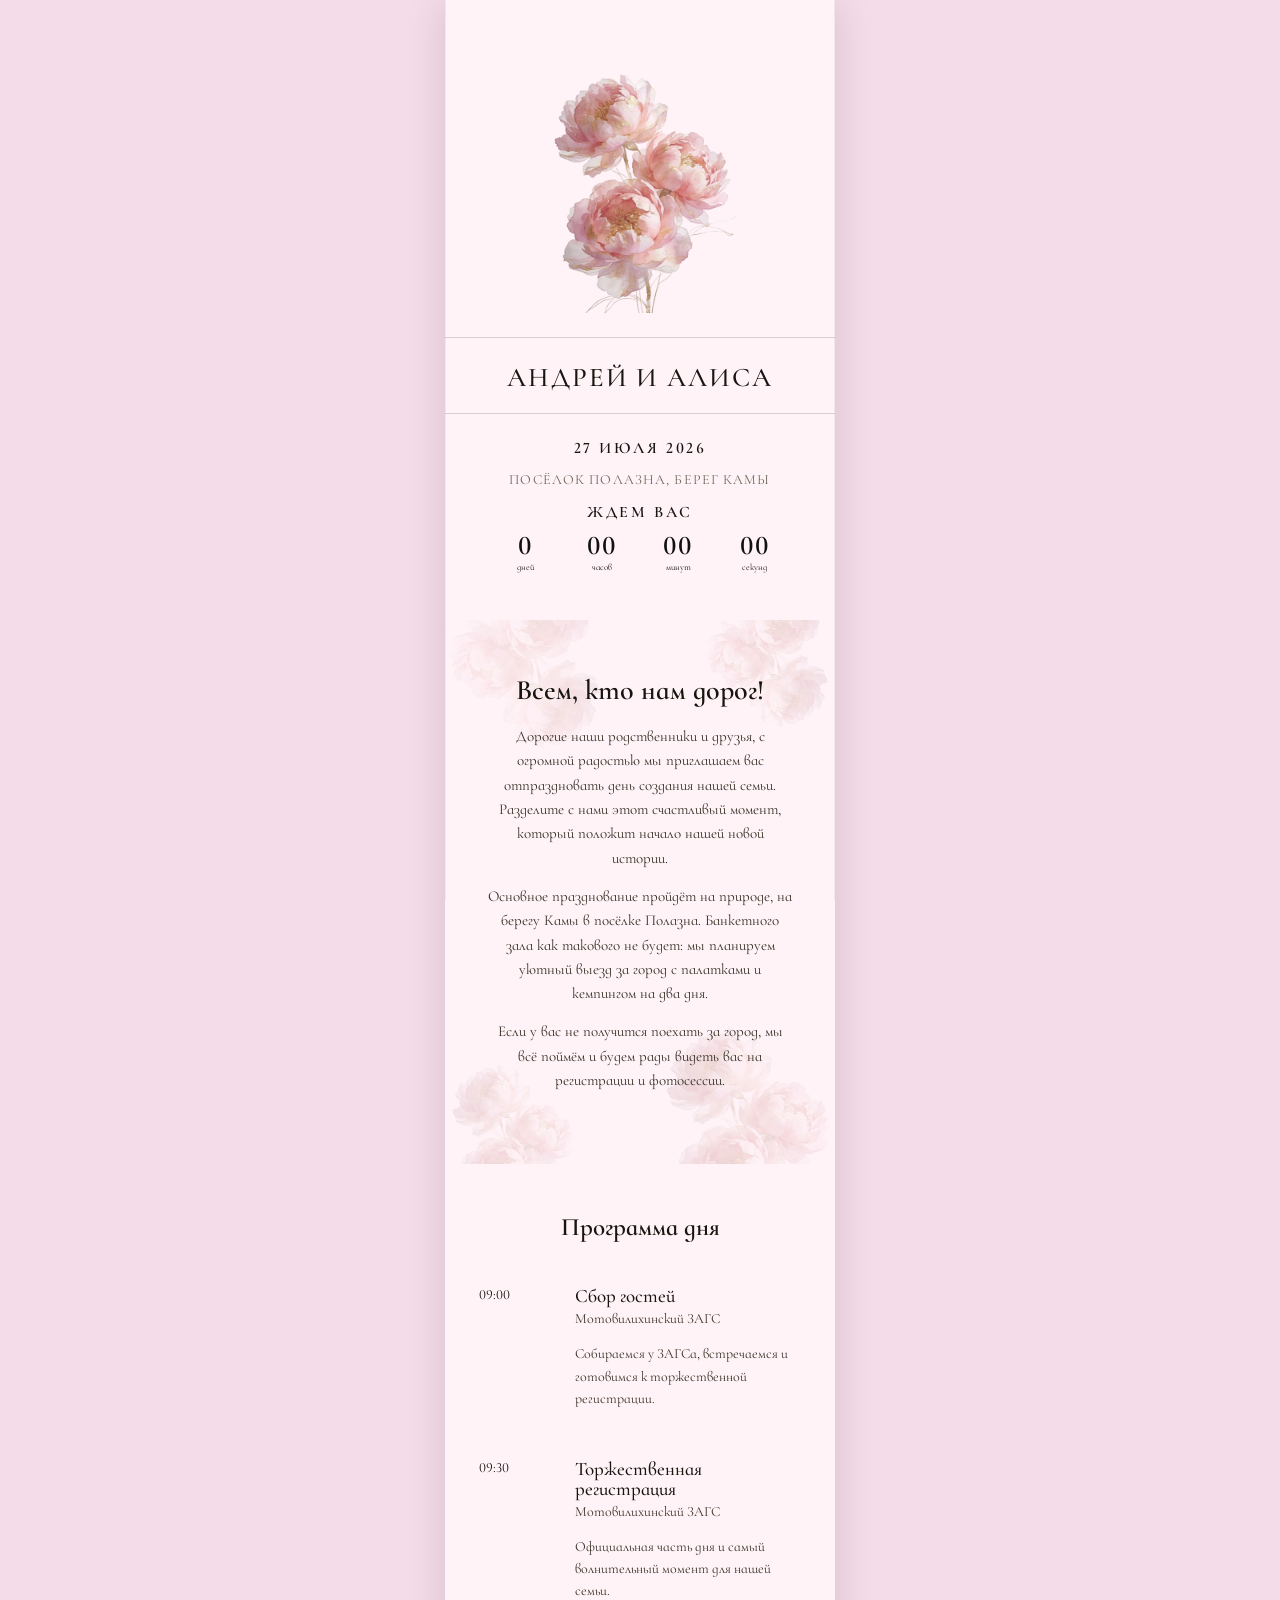
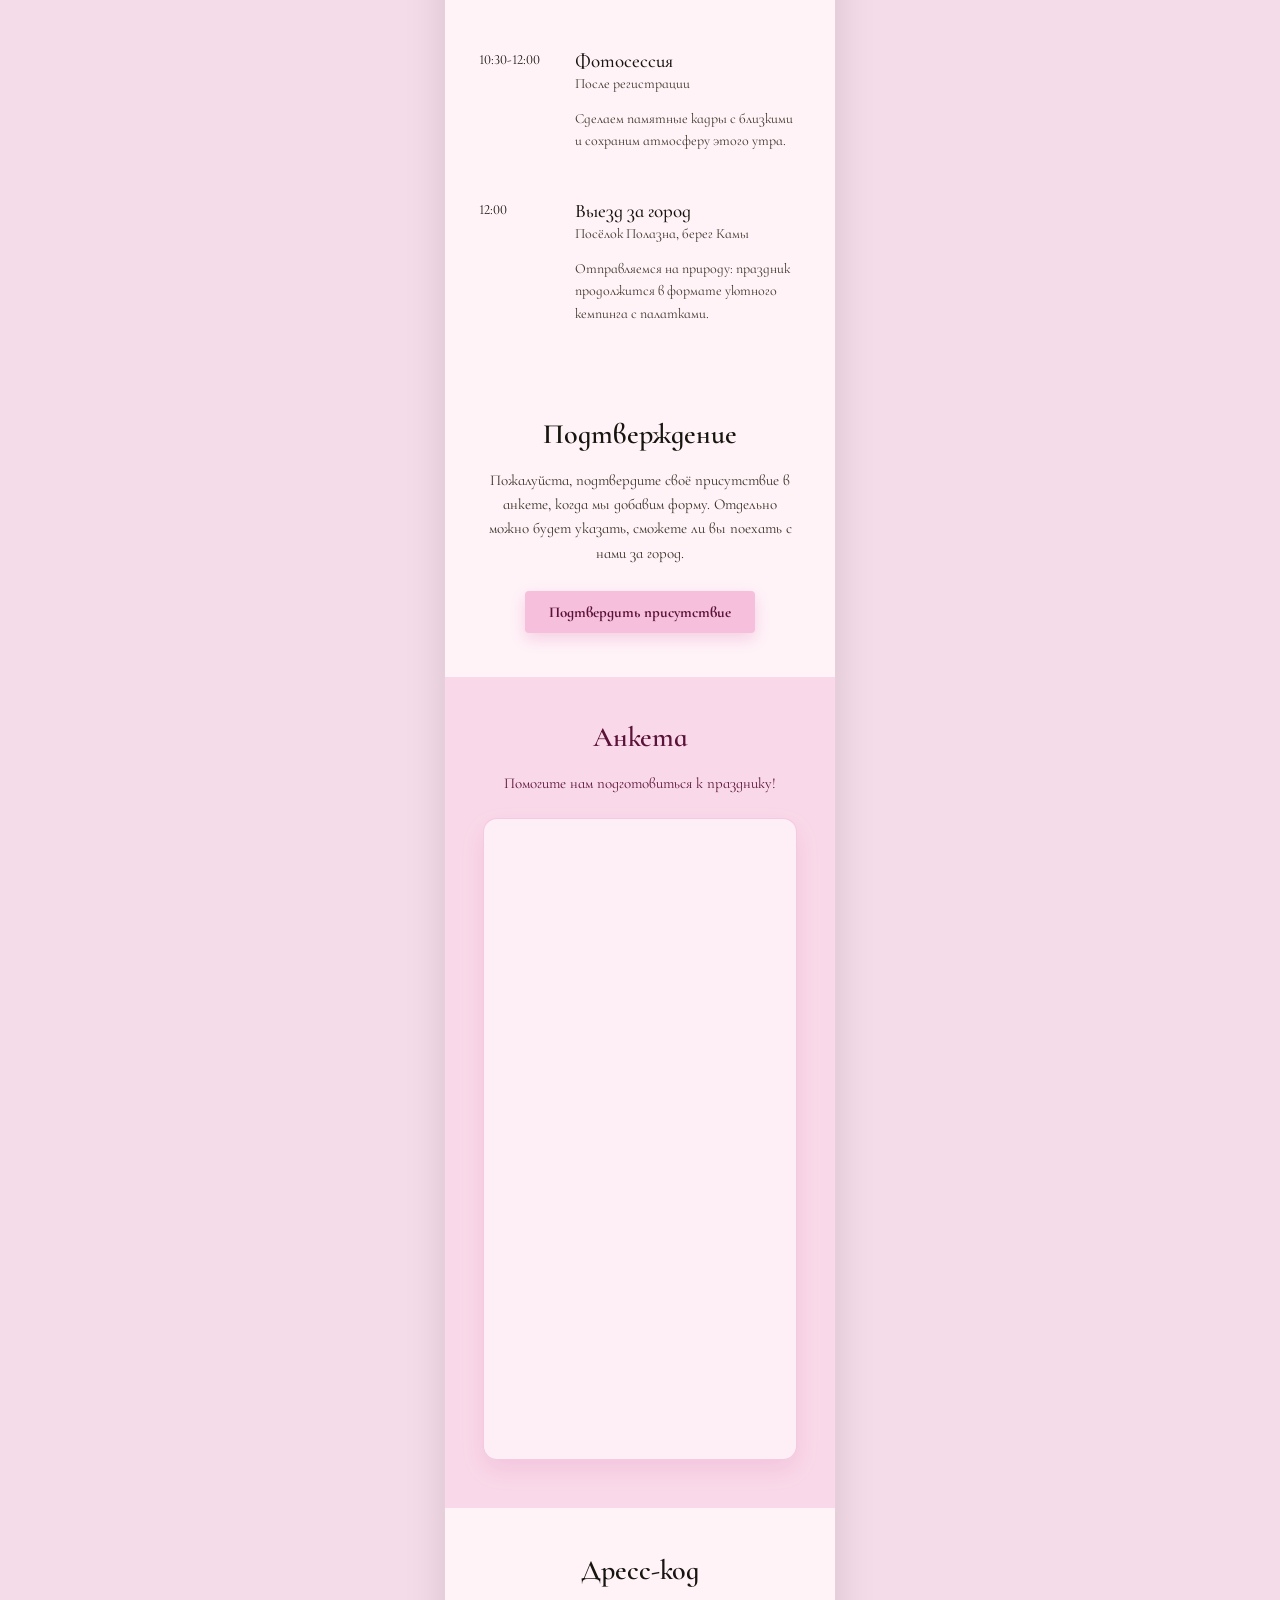
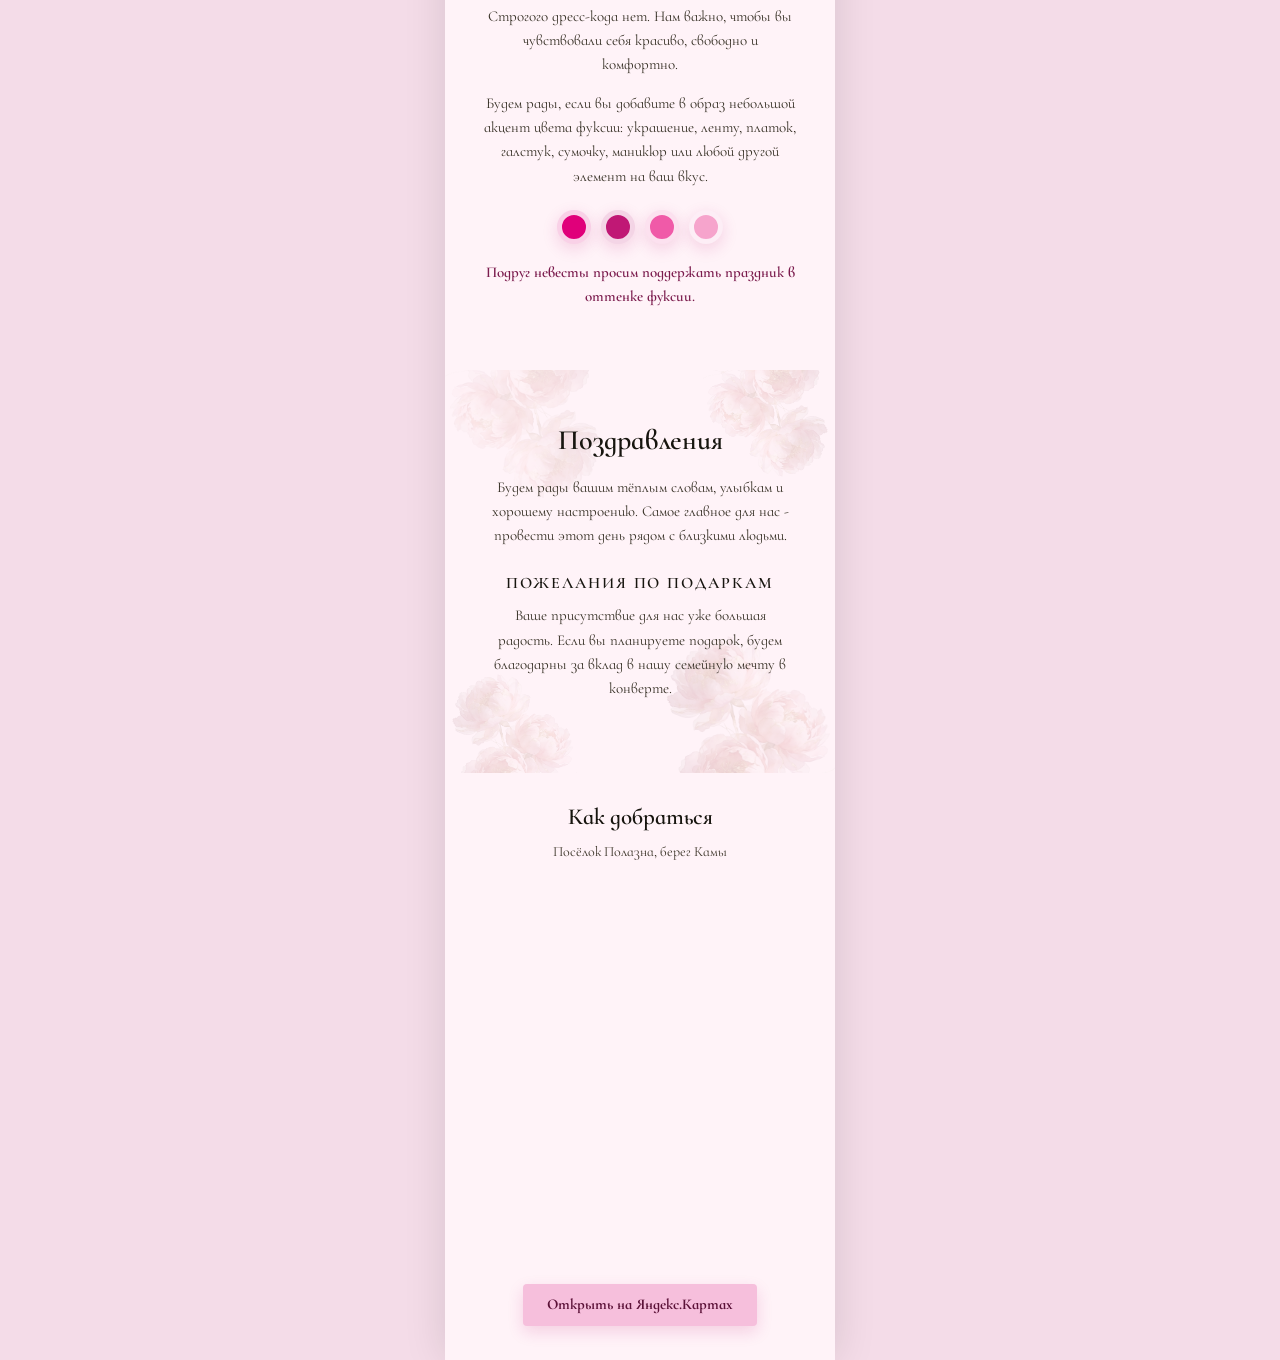
==== index.html @ f7adead1 "Add files via upload" ====
<!DOCTYPE html>
<html lang="ru">
<head>
  <meta charset="UTF-8">
  <meta name="viewport" content="width=device-width, initial-scale=1.0">
  <meta name="color-scheme" content="light">
  <title>Андрей и Алиса - свадебное приглашение</title>
  <link rel="preconnect" href="https://fonts.googleapis.com">
  <link rel="preconnect" href="https://fonts.gstatic.com" crossorigin>
  <link href="https://fonts.googleapis.com/css2?family=Cormorant+Infant:wght@400;500;600;700&family=Inter:wght@300;400;500;600;700&family=Marck+Script&display=swap" rel="stylesheet">
  <link rel="stylesheet" href="style.css?v=27">
</head>
<body>
  <div class="site">
    <main>
      <section class="cover" id="date">
        <div class="flower-hero" aria-hidden="true">
          <img src="assets/pink-flowers-transparent.png" alt="">
        </div>

        <div class="names names-compact">
          <p>Андрей и Алиса</p>
        </div>

        <div class="date-block">
          <p>27 июля 2026</p>
          <span>посёлок Полазна, берег Камы</span>
        </div>

        <p class="invite-label">Ждем вас</p>
        <div class="countdown" aria-live="polite">
          <span><b data-days>60</b>дней</span>
          <span><b data-hours>00</b>часов</span>
          <span><b data-minutes>00</b>минут</span>
          <span><b data-seconds>00</b>секунд</span>
        </div>
      </section>

      <section class="intro botanical-card" id="story">
        <div class="top-florals" aria-hidden="true"></div>
        <h2>Всем, кто нам дорог!</h2>
        <p>Дорогие наши родственники и друзья, с огромной радостью мы приглашаем вас отпраздновать день создания нашей семьи. Разделите с нами этот счастливый момент, который положит начало нашей новой истории.</p>
        <p>Основное празднование пройдёт на природе, на берегу Камы в посёлке Полазна. Банкетного зала как такового не будет: мы планируем уютный выезд за город с палатками и кемпингом на два дня.</p>
        <p>Если у вас не получится поехать за город, мы всё поймём и будем рады видеть вас на регистрации и фотосессии.</p>
        <div class="bottom-florals" aria-hidden="true"></div>
      </section>

      <section class="schedule" id="schedule">
        <h2>Программа дня</h2>
        <ol>
          <li>
            <time>09:00</time>
            <div>
              <h3>Сбор гостей</h3>
              <p>Мотовилихинский ЗАГС</p>
              <p>Собираемся у ЗАГСа, встречаемся и готовимся к торжественной регистрации.</p>
            </div>
          </li>
          <li>
            <time>09:30</time>
            <div>
              <h3>Торжественная регистрация</h3>
              <p>Мотовилихинский ЗАГС</p>
              <p>Официальная часть дня и самый волнительный момент для нашей семьи.</p>
            </div>
          </li>
          <li>
            <time>10:30-12:00</time>
            <div>
              <h3>Фотосессия</h3>
              <p>После регистрации</p>
              <p>Сделаем памятные кадры с близкими и сохраним атмосферу этого утра.</p>
            </div>
          </li>
          <li>
            <time>12:00</time>
            <div>
              <h3>Выезд за город</h3>
              <p>Посёлок Полазна, берег Камы</p>
              <p>Отправляемся на природу: праздник продолжится в формате уютного кемпинга с палатками.</p>
            </div>
          </li>
        </ol>
      </section>

      <section class="confirmation plain-section" id="confirmation">
        <h2>Подтверждение</h2>
        <p>Пожалуйста, подтвердите своё присутствие в анкете, когда мы добавим форму. Отдельно можно будет указать, сможете ли вы поехать с нами за город.</p>
        <a class="primary-button" href="#polls">Подтвердить присутствие</a>
      </section>

      <section class="polls pasture-section" id="polls">
        <h2>Анкета</h2>
        <p>Помогите нам подготовиться к празднику!</p>
        <div class="form-embed">
          <script src="https://forms.yandex.com/_static/embed.js"></script>
          <iframe src="https://forms.yandex.com/u/6a200dae90290259b2e12db3?iframe=1" frameborder="0" name="ya-form-6a200dae90290259b2e12db3" width="100%"></iframe>
        </div>
      </section>

      <section class="dress-code plain-section" id="dress-code">
        <h2>Дресс-код</h2>
        <p>Строгого дресс-кода нет. Нам важно, чтобы вы чувствовали себя красиво, свободно и комфортно.</p>
        <p>Будем рады, если вы добавите в образ небольшой акцент цвета фуксии: украшение, ленту, платок, галстук, сумочку, маникюр или любой другой элемент на ваш вкус.</p>
        <div class="accent-palette" aria-label="Цветовой акцент свадьбы">
          <span style="--color:#e0007a"></span>
          <span style="--color:#c01875"></span>
          <span style="--color:#f05aa8"></span>
          <span style="--color:#f6a4cc"></span>
        </div>
        <p class="dress-note">Подруг невесты просим поддержать праздник в оттенке фуксии.</p>
      </section>

      <section class="congratulations botanical-card" id="congratulations">
        <div class="top-florals" aria-hidden="true"></div>
        <h2>Поздравления</h2>
        <p>Будем рады вашим тёплым словам, улыбкам и хорошему настроению. Самое главное для нас - провести этот день рядом с близкими людьми.</p>
        <h3>Пожелания по подаркам</h3>
        <p>Ваше присутствие для нас уже большая радость. Если вы планируете подарок, будем благодарны за вклад в нашу семейную мечту в конверте.</p>
        <div class="bottom-florals" aria-hidden="true"></div>
      </section>

      <section class="map-section" id="map" aria-label="Карта">
        <div class="map-address">
          <h2>Как добраться</h2>
          <p>Посёлок Полазна, берег Камы</p>
        </div>
        <iframe class="yandex-map" src="https://yandex.ru/map-widget/v1/?um=constructor%3A6fd61269bfa123b93706147dde319f9f8789417521f7c417bce569bd79fbaa7e&amp;source=constructor" width="500" height="400" frameborder="0"></iframe>
        <a class="map-button" href="https://yandex.ru/maps/geo/rabochiy_posyolok_polazna/53093215/?ll=56.405114%2C58.296758&amp;z=13" target="_blank" rel="noopener">Открыть на Яндекс.Картах</a>
      </section>
    </main>
  </div>

  <script src="script.js?v=7"></script>
</body>
</html>
---- style.css ----
:root {
  --paper: #fff3f8;
  --ink: #17150f;
  --muted: #6e6a5c;
  --green: #c01875;
  --green-soft: #f6bfdc;
  --line: rgba(43, 38, 25, 0.18);
  --serif: "Cormorant Infant", Georgia, serif;
  --sans: "Inter", Arial, sans-serif;
  --script: "Marck Script", cursive;
}

* {
  box-sizing: border-box;
}

html {
  scroll-behavior: smooth;
}

body {
  margin: 0;
  color: var(--ink);
  background: #f4dce8;
  font-family: var(--serif);
}

button,
input {
  font: inherit;
}

img {
  display: block;
  width: 100%;
}

.site {
  position: relative;
  width: min(100%, 390px);
  min-height: 100vh;
  margin: 0 auto;
  overflow: hidden;
  background: var(--paper);
  box-shadow: 0 0 40px rgba(0, 0, 0, 0.12);
}

.site::before,
.site::after {
  position: fixed;
  top: 0;
  bottom: 0;
  z-index: 5;
  width: 1px;
  content: "";
  background: rgba(0, 0, 0, 0.05);
}

.site::before {
  left: calc(50% - 195px);
}

.site::after {
  right: calc(50% - 195px);
}

.cover {
  position: relative;
  min-height: 620px;
  padding: 58px 0 28px;
  text-align: center;
}

.flower-hero {
  width: 218px;
  height: 255px;
  margin: 0 auto 24px;
  opacity: 0.9;
}

.flower-hero img {
  width: 100%;
  height: 100%;
  object-fit: contain;
}

.names {
  position: relative;
  padding: 24px 24px 20px;
}

.names::before,
.names::after {
  position: absolute;
  left: 0;
  right: 0;
  height: 1px;
  content: "";
  background: var(--line);
}

.names::before {
  top: 0;
}

.names::after {
  bottom: 0;
}

.names p {
  margin: 0 0 13px;
  font-size: 27px;
  font-weight: 500;
  letter-spacing: 0.07em;
  text-transform: uppercase;
}

.names-compact p {
  margin-bottom: 0;
}

.names span {
  display: block;
  color: var(--muted);
  max-width: 315px;
  margin: 0 auto;
  font-family: var(--serif);
  font-size: 13px;
  font-weight: 500;
  line-height: 1.8;
  letter-spacing: 0.06em;
  text-transform: uppercase;
}

.date-block {
  padding: 24px 24px 14px;
}

.date-block p,
.invite-label {
  margin: 0 0 13px;
  font-family: var(--serif);
  font-size: 16px;
  font-weight: 600;
  letter-spacing: 0.16em;
  text-transform: uppercase;
}

.date-block span {
  display: block;
  color: var(--muted);
  font-size: 14px;
  letter-spacing: 0.08em;
  text-transform: uppercase;
}

.invite-label {
  margin-bottom: 9px;
}

.countdown {
  display: grid;
  grid-template-columns: repeat(4, 1fr);
  gap: 0;
  padding: 0 42px;
  font-family: var(--serif);
}

.countdown span {
  display: grid;
  gap: 2px;
  color: #111;
  font-size: 9px;
  font-weight: 400;
  line-height: 1.1;
  text-transform: lowercase;
}

.countdown b {
  font-size: 27px;
  font-weight: 600;
  letter-spacing: 0.03em;
}

.botanical-card {
  position: relative;
  padding: 82px 42px 58px;
  text-align: center;
  background: var(--paper);
  overflow: hidden;
}

.intro.botanical-card,
.congratulations.botanical-card {
  padding-top: 54px;
}

.botanical-card::before {
  position: absolute;
  right: 0;
  bottom: -86px;
  content: "";
  width: 178px;
  height: 238px;
  background: url("assets/pink-flowers-transparent.png") center / contain no-repeat;
  opacity: 0.18;
  pointer-events: none;
}

.botanical-card::after {
  position: absolute;
  top: -76px;
  left: 0;
  content: "";
  width: 164px;
  height: 218px;
  background: url("assets/pink-flowers-transparent.png") center / contain no-repeat;
  opacity: 0.12;
  pointer-events: none;
  transform: rotate(180deg);
}

.botanical-card > * {
  position: relative;
  z-index: 2;
}

.top-florals,
.bottom-florals {
  position: absolute;
  z-index: 1;
  width: 132px;
  height: 176px;
  background: url("assets/pink-flowers-transparent.png") center / contain no-repeat;
  opacity: 0.16;
  pointer-events: none;
}

.top-florals {
  top: -58px;
  right: 0;
  transform: rotate(180deg);
}

.bottom-florals {
  bottom: -66px;
  left: 0;
}

.intro p,
.congratulations p,
.plain-section p,
.pasture-section p {
  margin: 0 auto 14px;
  color: #373126;
  font-size: 15px;
  line-height: 1.62;
}

.intro h2,
.congratulations h2,
.plain-section h2,
.pasture-section h2 {
  margin: 0 0 18px;
  color: var(--ink);
  font-size: 28px;
  font-weight: 600;
  line-height: 1.15;
}

.congratulations h3 {
  margin: 26px 0 10px;
  font-size: 16px;
  font-weight: 600;
  letter-spacing: 0.12em;
  text-transform: uppercase;
}

.form-placeholder {
  margin-top: 20px;
}

.form-placeholder h3 {
  color: var(--green);
  font-family: var(--script);
  font-size: 22px;
  letter-spacing: 0;
  text-transform: none;
}

.form-placeholder__box {
  display: grid;
  width: 100%;
  min-height: 82px;
  margin-top: 16px;
  border: 1px solid rgba(192, 24, 117, 0.22);
  border-radius: 4px;
  place-items: center;
  color: rgba(95, 18, 58, 0.62);
  background: rgba(255, 246, 250, 0.82);
  font-family: var(--sans);
  font-size: 13px;
  font-weight: 700;
  letter-spacing: 0.08em;
  text-transform: uppercase;
}

.calendar-note {
  margin-top: 14px !important;
  color: #6a695f !important;
  font-size: 11px !important;
}

.plain-section,
.pasture-section {
  padding: 46px 38px;
  text-align: center;
}

.plain-section {
  background: var(--paper);
}

.pasture-section {
  color: #5b1238;
  background: #f9d9e9;
}

.pasture-section h2,
.pasture-section p {
  color: #5b1238;
}

.confirmation {
  padding-top: 42px;
  padding-bottom: 44px;
}

.primary-button {
  display: inline-flex;
  align-items: center;
  justify-content: center;
  min-height: 42px;
  margin-top: 12px;
  padding: 0 24px;
  border-radius: 4px;
  color: #5b1238;
  background: var(--green-soft);
  box-shadow: 0 6px 16px rgba(192, 24, 117, 0.16);
  font-size: 15px;
  font-weight: 700;
  line-height: 1.1;
  text-decoration: none;
}

.polls {
  padding-top: 44px;
  padding-bottom: 48px;
}

.polls .form-placeholder__box {
  margin-top: 22px;
  border-color: rgba(192, 24, 117, 0.2);
  background: rgba(255, 246, 250, 0.58);
  color: rgba(91, 18, 56, 0.72);
}

.form-embed {
  width: 100%;
  margin-top: 22px;
  padding: 10px;
  border: 1px solid rgba(192, 24, 117, 0.16);
  border-radius: 14px;
  background: rgba(255, 246, 250, 0.72);
  box-shadow: 0 10px 24px rgba(192, 24, 117, 0.1);
  overflow: hidden;
}

.form-embed iframe {
  display: block;
  width: 100% !important;
  max-width: 100% !important;
  min-height: 620px !important;
  border-radius: 10px;
  border: 0;
}

.dress-code {
  padding-top: 46px;
  padding-bottom: 48px;
}

.dress-code p + p {
  margin-top: 4px;
}

.accent-palette {
  display: flex;
  justify-content: center;
  gap: 10px;
  margin: 22px auto 16px;
}

.accent-palette span {
  width: 34px;
  height: 34px;
  border: 5px solid rgba(255, 255, 255, 0.82);
  border-radius: 50%;
  background: var(--color);
  box-shadow: 0 5px 16px rgba(192, 24, 117, 0.16);
}

.dress-note {
  color: #7b1b4d !important;
  font-weight: 600;
}

.dress-palette {
  display: flex;
  justify-content: center;
  gap: 8px;
  flex-wrap: wrap;
  margin: 22px auto 0;
}

.dress-palette span {
  width: 28px;
  height: 28px;
  border: 0;
  border-radius: 50%;
  background: var(--color);
  box-shadow: 0 3px 10px rgba(43, 38, 25, 0.12);
}

.dress-palette-circles {
  max-width: 278px;
}

.dress-palette-bars {
  display: grid;
  grid-template-columns: repeat(12, 1fr);
  gap: 3px;
  width: min(100%, 250px);
  height: 54px;
  margin: 24px auto 0;
}

.dress-palette-bars span {
  background: var(--color);
}

.schedule {
  padding: 48px 34px 38px;
  background: var(--paper);
}

.schedule h2 {
  margin: 0 0 44px;
  text-align: center;
  font-size: 25px;
  font-weight: 600;
}

.schedule ol {
  display: grid;
  gap: 36px;
  margin: 0;
  padding: 0;
  list-style: none;
}

.schedule li {
  display: grid;
  grid-template-columns: 78px 1fr;
  gap: 18px;
  align-items: start;
}

.schedule time {
  font-size: 14px;
}

.schedule h3 {
  margin: 0 0 2px;
  font-size: 19px;
  font-weight: 500;
  line-height: 1.05;
}

.schedule p {
  margin: 0 0 13px;
  color: #3c3529;
  font-size: 14px;
  line-height: 1.58;
}

.map-section {
  padding: 0 0 34px;
  text-align: center;
  background: var(--paper);
}

.map-address {
  padding: 30px 28px 42px;
  text-align: center;
  background: var(--paper);
}

.map-address h2 {
  margin: 0 0 10px;
  font-size: 23px;
  font-weight: 600;
}

.map-address p {
  margin: 0;
  color: #3c3529;
  font-size: 14px;
  line-height: 1.5;
}

.yandex-map {
  display: block;
  width: 100% !important;
  max-width: 100%;
  height: 360px;
  border: 0;
}

.map-placeholder {
  display: grid;
  min-height: 210px;
  margin: 0 28px;
  padding: 24px;
  border: 1px solid rgba(192, 24, 117, 0.18);
  border-radius: 14px;
  place-items: center;
  color: rgba(91, 18, 56, 0.72);
  background: rgba(255, 246, 250, 0.72);
  box-shadow: 0 10px 24px rgba(192, 24, 117, 0.08);
  font-size: 15px;
  font-weight: 700;
  line-height: 1.35;
  text-align: center;
  text-transform: uppercase;
  letter-spacing: 0.08em;
}

.map-button {
  display: inline-flex;
  align-items: center;
  justify-content: center;
  min-height: 42px;
  margin: 20px 28px 0;
  padding: 0 24px;
  border-radius: 4px;
  color: #5b1238;
  background: var(--green-soft);
  box-shadow: 0 6px 16px rgba(192, 24, 117, 0.16);
  font-size: 15px;
  font-weight: 700;
  line-height: 1.1;
  text-decoration: none;
}

.map-button:focus-visible,
.primary-button:focus-visible {
  outline: 2px solid var(--green);
  outline-offset: 3px;
}

@media (max-width: 390px) {
  .site::before,
  .site::after {
    display: none;
  }

  .botanical-card {
    padding-left: 34px;
    padding-right: 34px;
  }

  .plain-section,
  .pasture-section {
    padding-left: 30px;
    padding-right: 30px;
  }

  .schedule {
    padding-left: 28px;
    padding-right: 28px;
  }
}
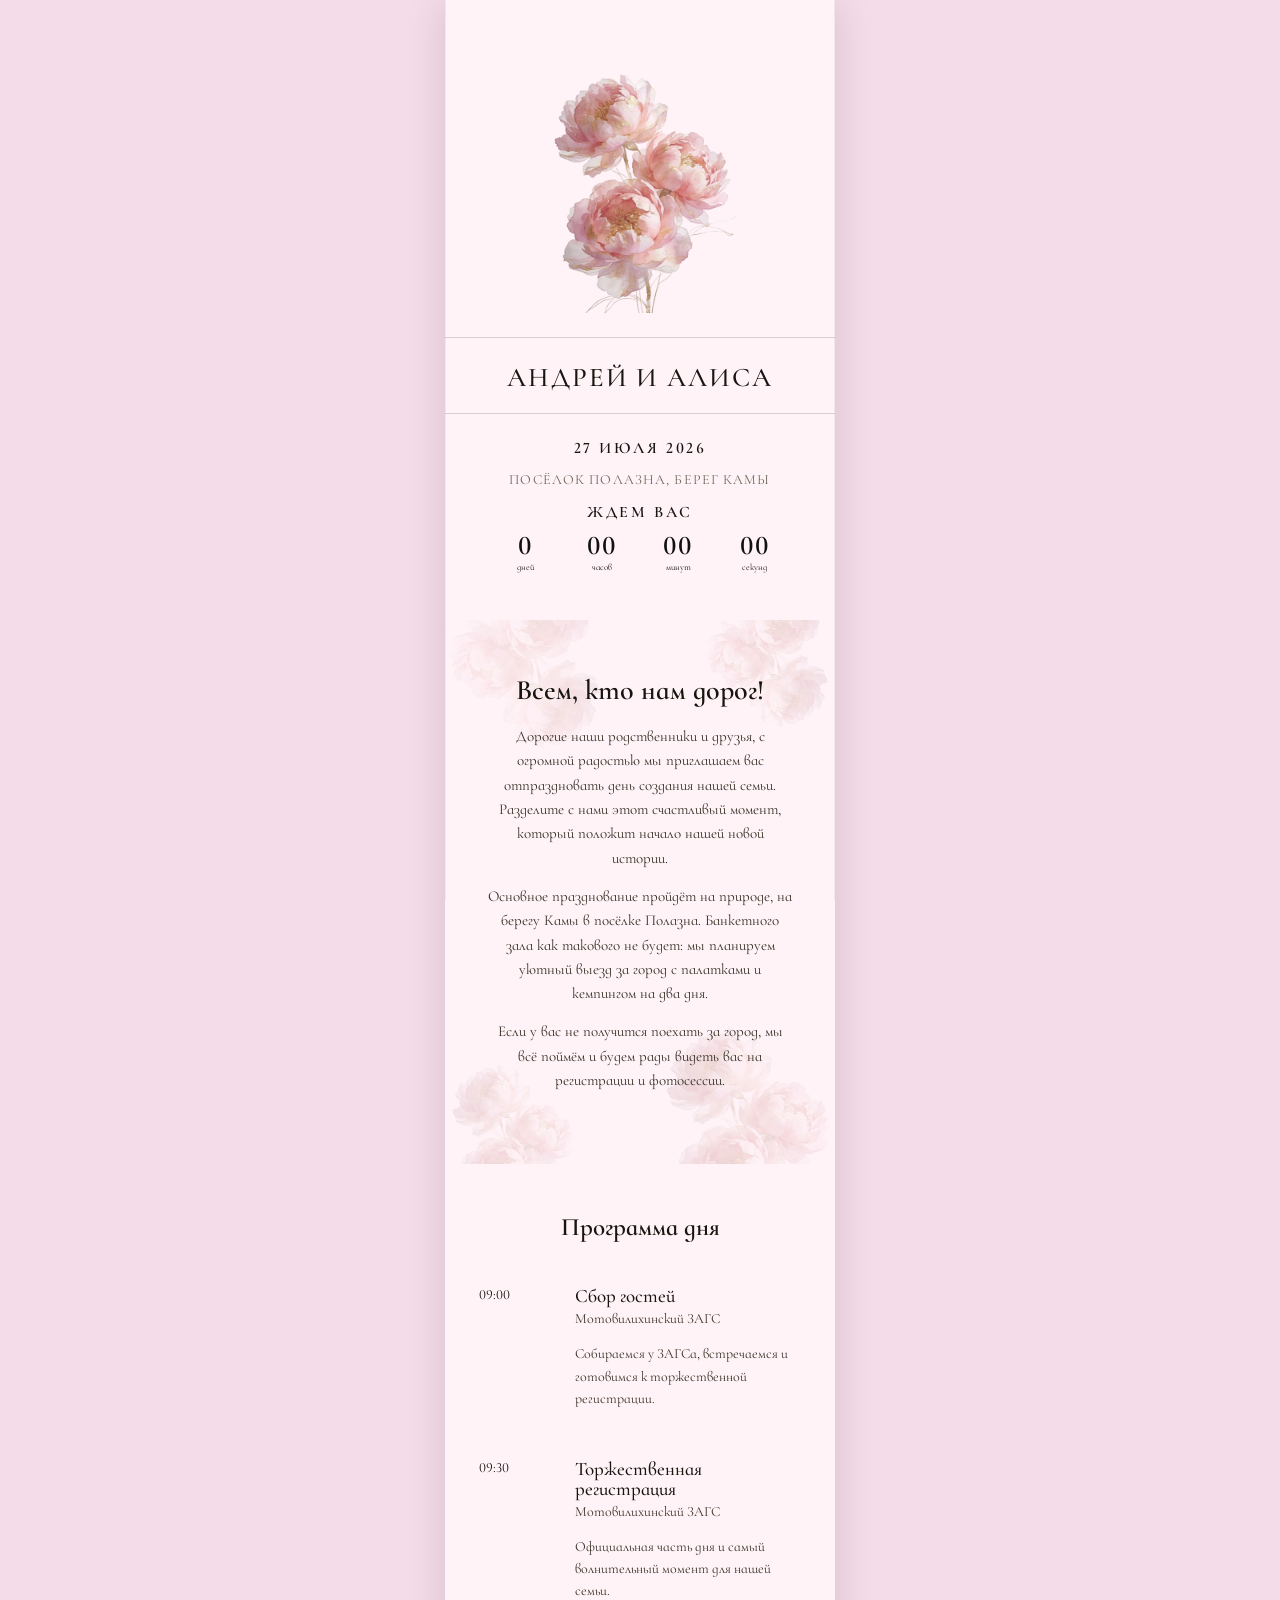
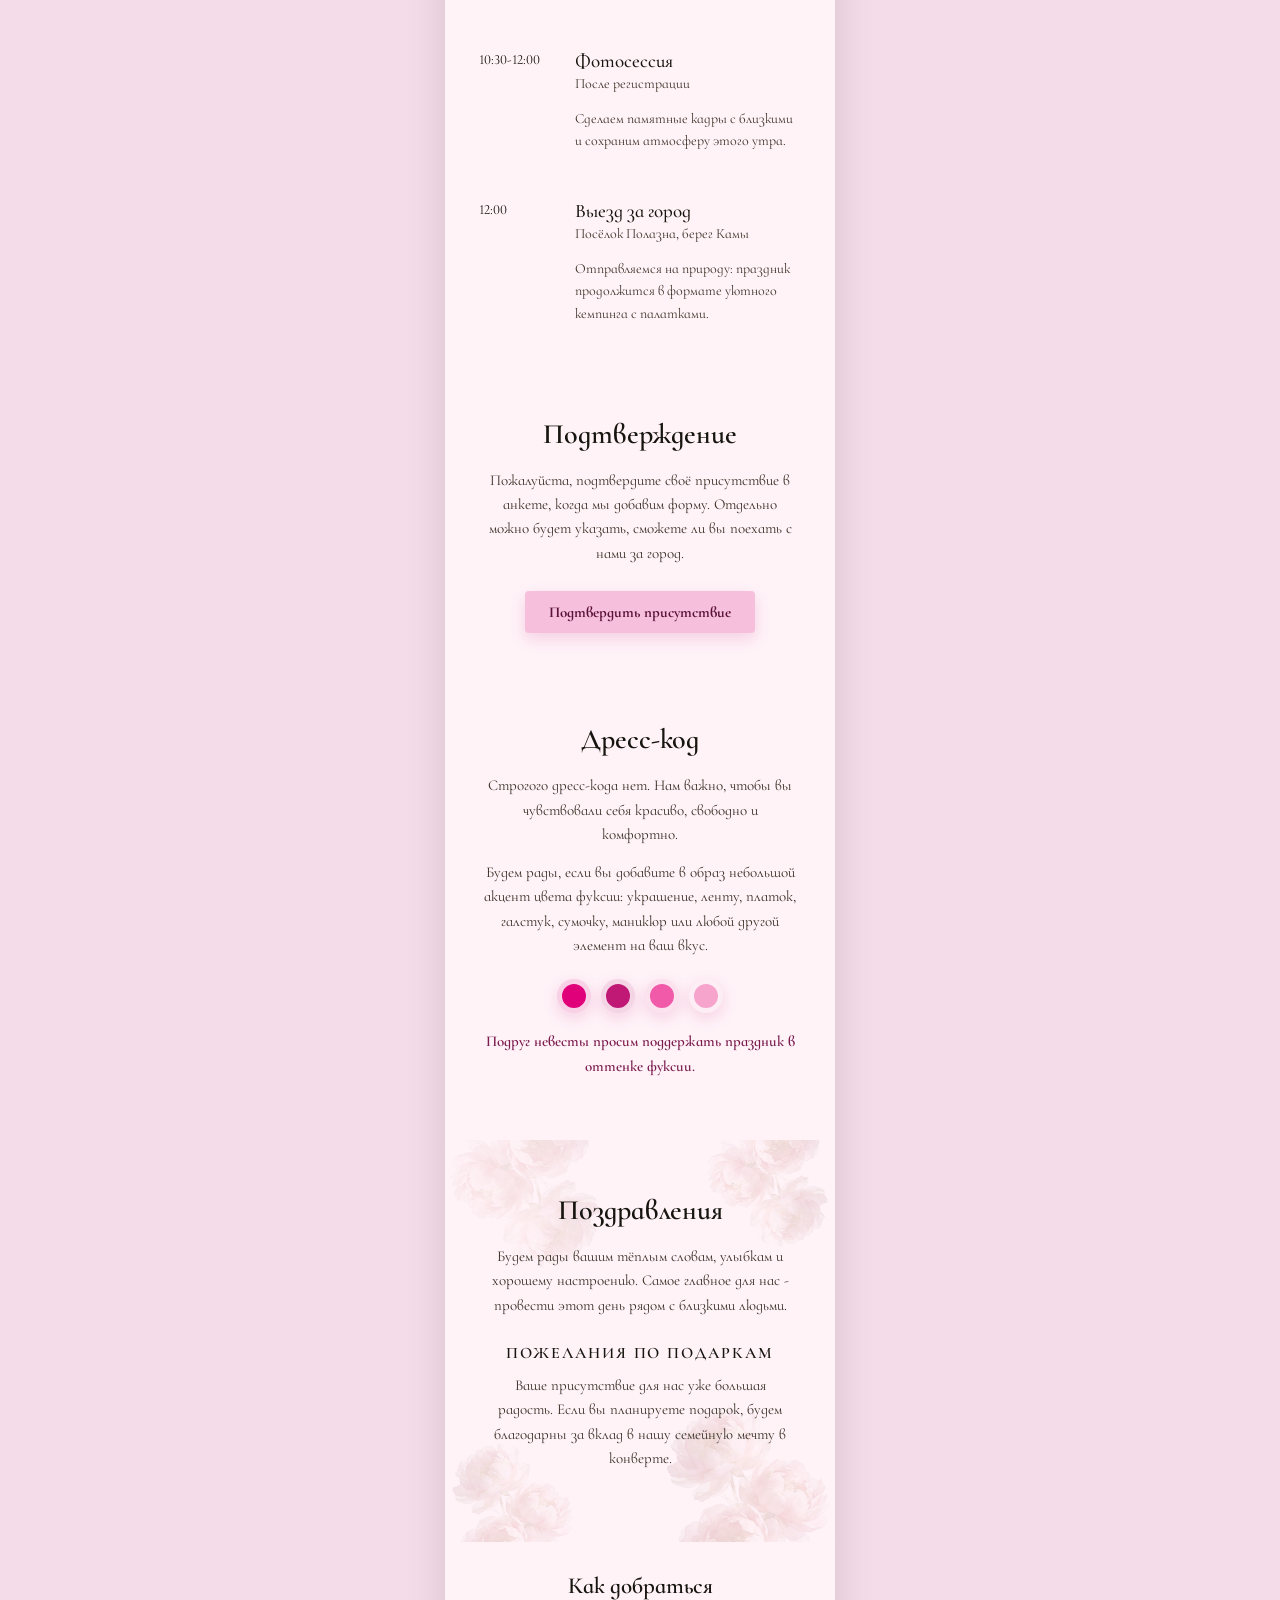
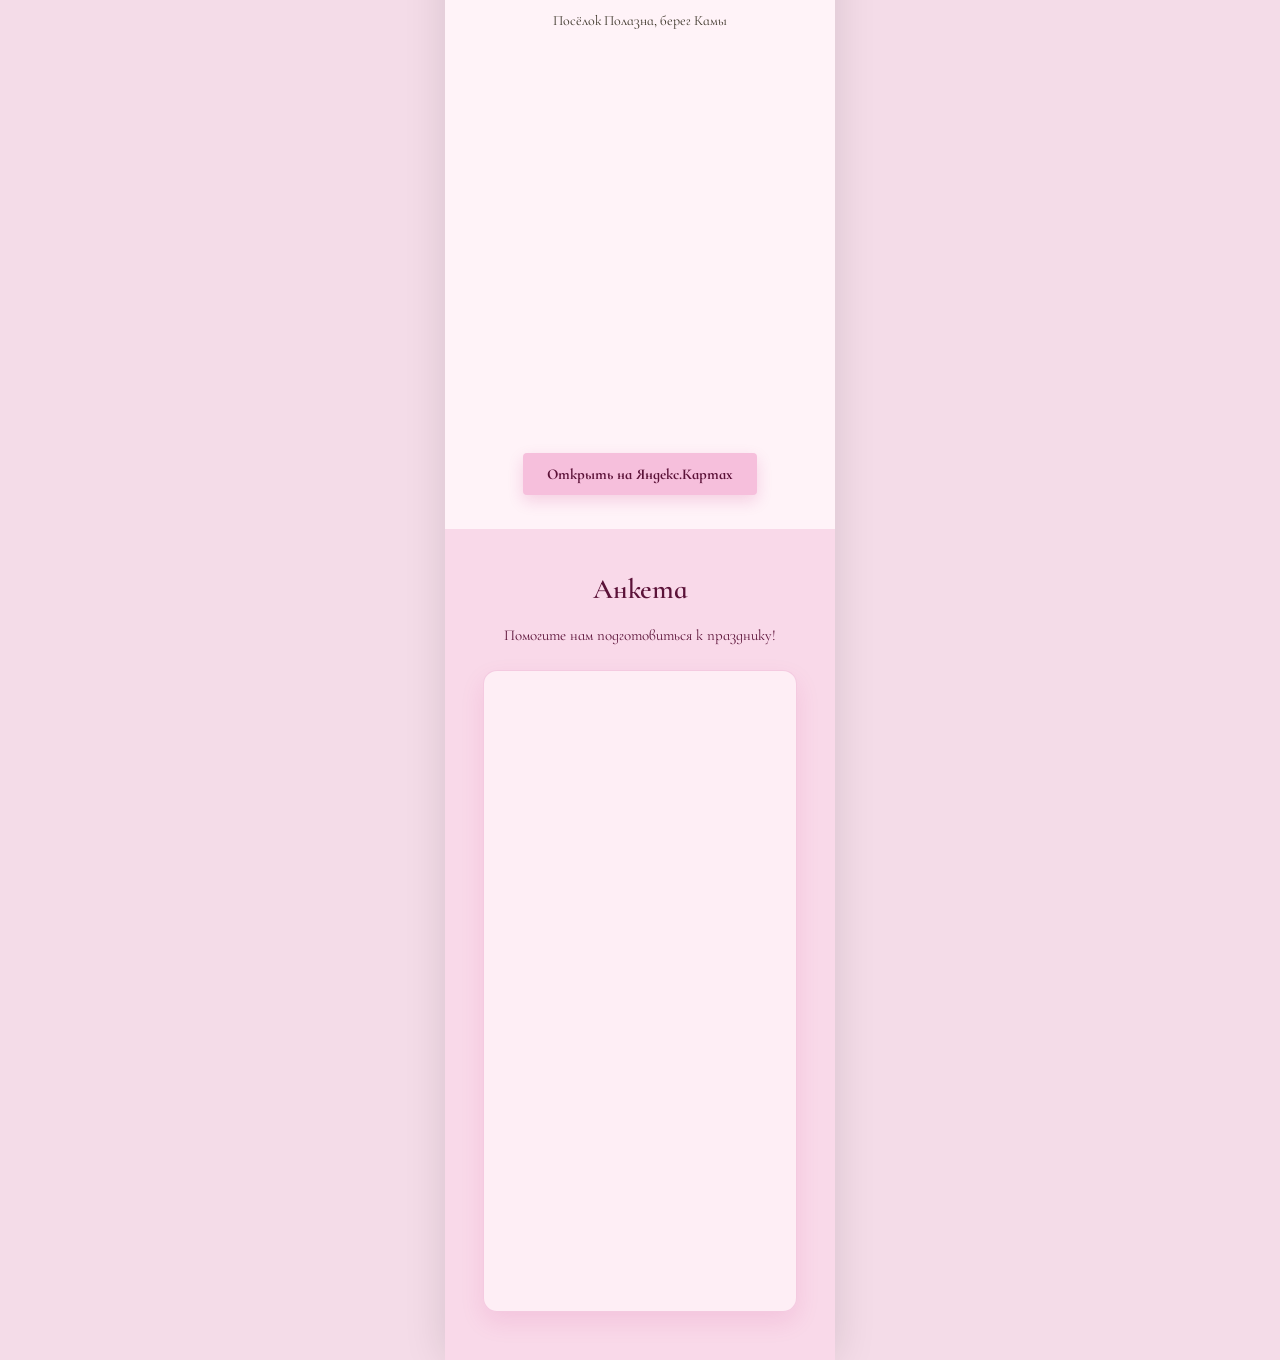
==== commit 443ed3fd: "Update index.html" ====
--- a/index.html
+++ b/index.html
@@ -89,15 +89,6 @@
         <a class="primary-button" href="#polls">Подтвердить присутствие</a>
       </section>
 
-      <section class="polls pasture-section" id="polls">
-        <h2>Анкета</h2>
-        <p>Помогите нам подготовиться к празднику!</p>
-        <div class="form-embed">
-          <script src="https://forms.yandex.com/_static/embed.js"></script>
-          <iframe src="https://forms.yandex.com/u/6a200dae90290259b2e12db3?iframe=1" frameborder="0" name="ya-form-6a200dae90290259b2e12db3" width="100%"></iframe>
-        </div>
-      </section>
-
       <section class="dress-code plain-section" id="dress-code">
         <h2>Дресс-код</h2>
         <p>Строгого дресс-кода нет. Нам важно, чтобы вы чувствовали себя красиво, свободно и комфортно.</p>
@@ -128,6 +119,14 @@
         <iframe class="yandex-map" src="https://yandex.ru/map-widget/v1/?um=constructor%3A6fd61269bfa123b93706147dde319f9f8789417521f7c417bce569bd79fbaa7e&amp;source=constructor" width="500" height="400" frameborder="0"></iframe>
         <a class="map-button" href="https://yandex.ru/maps/geo/rabochiy_posyolok_polazna/53093215/?ll=56.405114%2C58.296758&amp;z=13" target="_blank" rel="noopener">Открыть на Яндекс.Картах</a>
       </section>
+      <section class="polls pasture-section" id="polls">
+        <h2>Анкета</h2>
+        <p>Помогите нам подготовиться к празднику!</p>
+        <div class="form-embed">
+          <script src="https://forms.yandex.com/_static/embed.js"></script>
+          <iframe src="https://forms.yandex.com/u/6a200dae90290259b2e12db3?iframe=1" frameborder="0" name="ya-form-6a200dae90290259b2e12db3" width="100%"></iframe>
+        </div>
+      </section>
     </main>
   </div>
 
